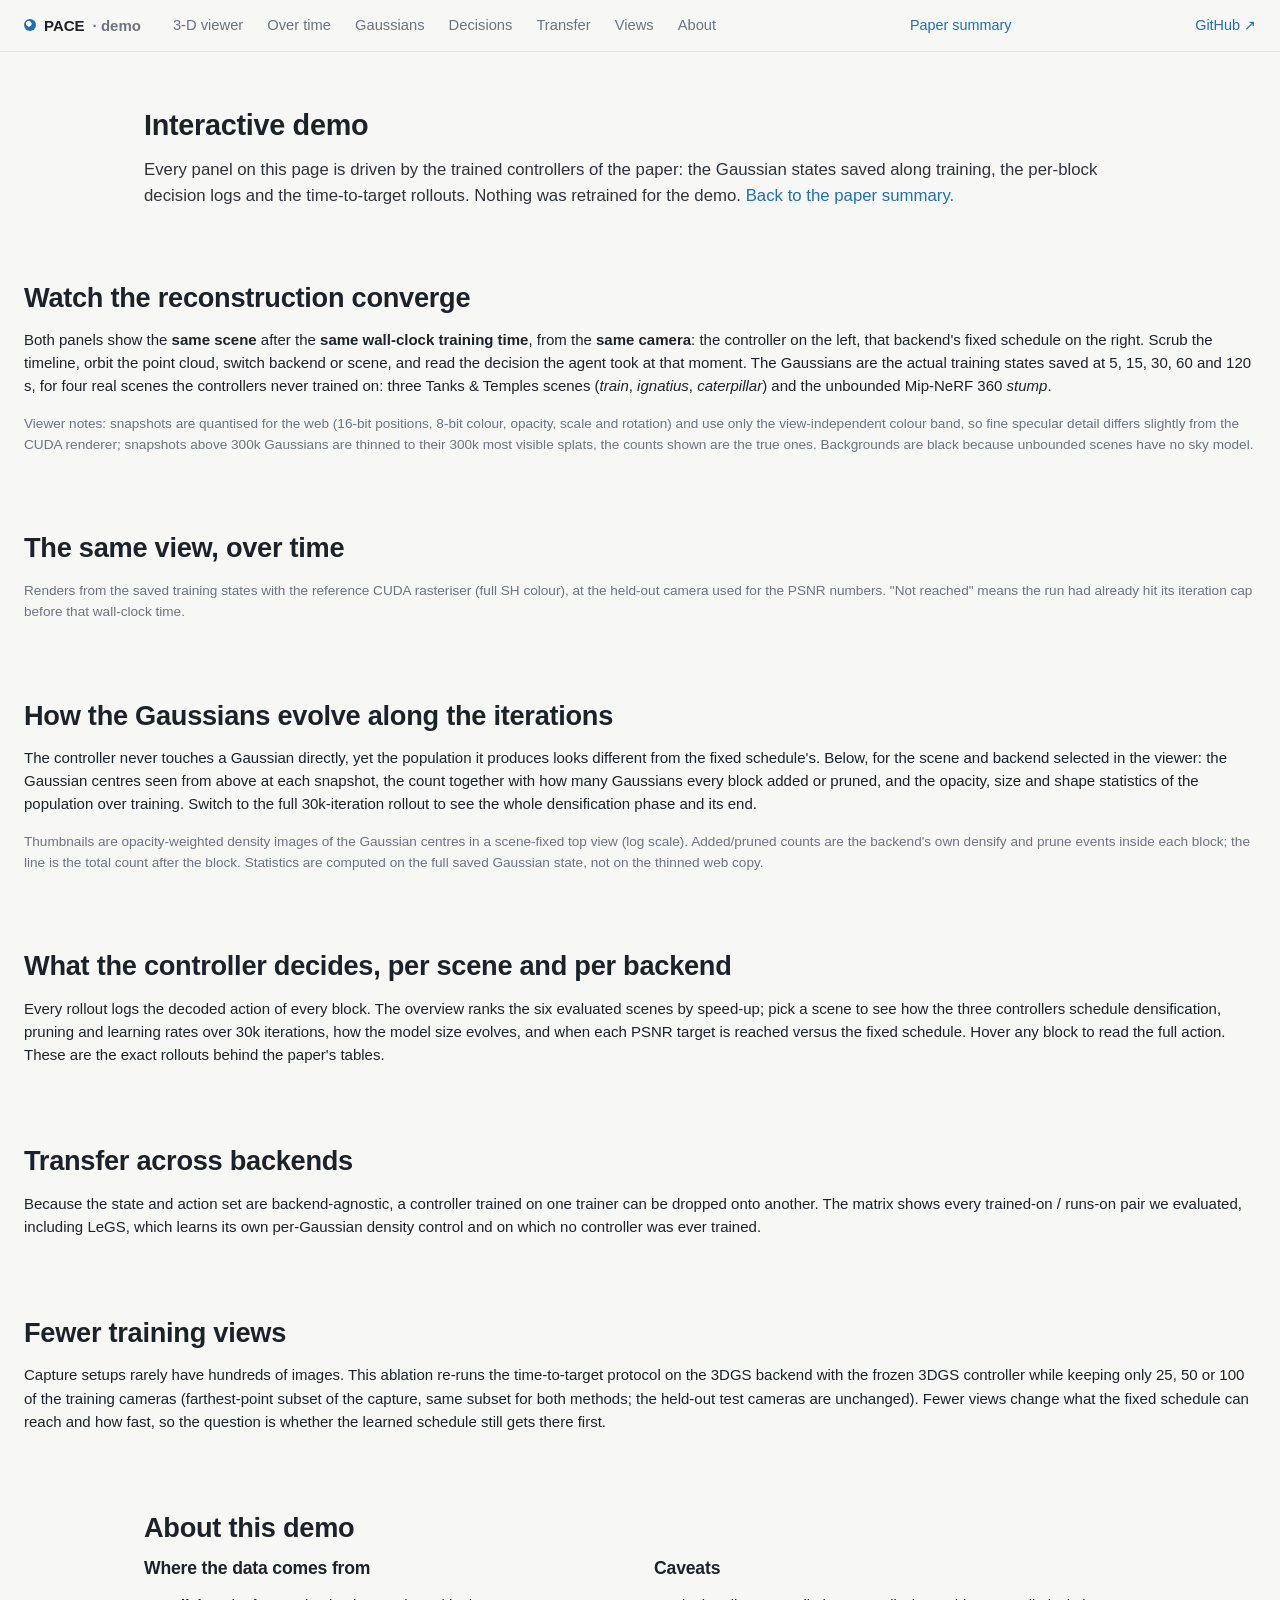
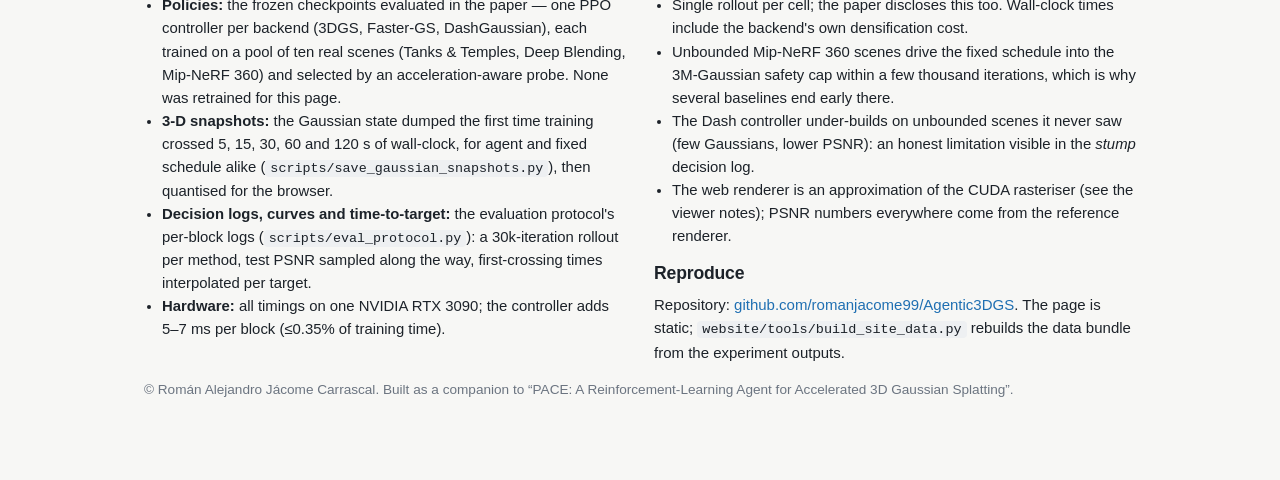
==== website/demo.html @ d8072124 "Website: split into a static landing page and an interactive demo page - index.html: minimalist pape" ====
<!doctype html>
<html lang="en">
<head>
<meta charset="utf-8">
<meta name="viewport" content="width=device-width, initial-scale=1">
<title>PACE · interactive demo</title>
<meta name="description" content="Interactive companion to PACE: a reinforcement-learning agent schedules densification, pruning, opacity resets and learning rates of 3D Gaussian Splatting training and reaches every quality target faster than the fixed schedule, on three trainer backends.">
<link rel="icon" href="data:image/svg+xml,%3Csvg xmlns='http://www.w3.org/2000/svg' viewBox='0 0 32 32'%3E%3Ccircle cx='16' cy='16' r='13' fill='%231f6fb2'/%3E%3Ccircle cx='16' cy='16' r='6' fill='%23fff'/%3E%3C/svg%3E">
<link rel="stylesheet" href="css/site.css">
</head>
<body>
<header class="top">
  <a class="brand" href="index.html"><span class="dot"></span>PACE <span class="dim">· demo</span></a>
  <nav>
    <a href="#viewer">3-D viewer</a>
    <a href="#frames">Over time</a>
    <a href="#population">Gaussians</a>
    <a href="#decisions">Decisions</a>
    <a href="#transfer">Transfer</a>
    <a href="#ablation">Views</a>
    <a href="#about">About</a>
  </nav>
  <a class="gh" href="index.html">Paper summary</a>
  <a class="gh" href="https://github.com/romanjacome99/Agentic3DGS" target="_blank" rel="noopener">GitHub ↗</a>
</header>

<main id="top">
<section class="wrap demo-intro"><h1>Interactive demo</h1><p class="lede">Every panel on this page is driven by the trained controllers of the paper: the Gaussian states saved along training, the per-block decision logs and the time-to-target rollouts. Nothing was retrained for the demo. <a href="index.html">Back to the paper summary.</a></p></section>
<div id="boot-status" class="boot" hidden></div>





<section id="viewer" class="wrap wide">
  <h2>Watch the reconstruction converge</h2>
  <p>Both panels show the <b>same scene</b> after the <b>same wall-clock training time</b>, from the <b>same camera</b>: the controller on the left, that backend's fixed schedule on the right. Scrub the timeline, orbit the point cloud, switch backend or scene, and read the decision the agent took at that moment. The Gaussians are the actual training states saved at 5, 15, 30, 60 and 120 s, for four real scenes the controllers never trained on: three Tanks &amp; Temples scenes (<i>train</i>, <i>ignatius</i>, <i>caterpillar</i>) and the unbounded Mip-NeRF 360 <i>stump</i>.</p>
  <div id="viewer-root"></div>
  <p class="dim small">Viewer notes: snapshots are quantised for the web (16-bit positions, 8-bit colour, opacity, scale and rotation) and use only the view-independent colour band, so fine specular detail differs slightly from the CUDA renderer; snapshots above 300k Gaussians are thinned to their 300k most visible splats, the counts shown are the true ones. Backgrounds are black because unbounded scenes have no sky model.</p>
</section>

<section id="frames" class="wrap wide">
  <h2>The same view, over time</h2>
  <p id="frames-caption"></p>
  <div id="frames-root"></div>
  <p class="dim small">Renders from the saved training states with the reference CUDA rasteriser (full SH colour), at the held-out camera used for the PSNR numbers. "Not reached" means the run had already hit its iteration cap before that wall-clock time.</p>
</section>

<section id="population" class="wrap wide">
  <h2>How the Gaussians evolve along the iterations</h2>
  <p>The controller never touches a Gaussian directly, yet the population it produces looks different from the fixed schedule's. Below, for the scene and backend selected in the viewer: the Gaussian centres seen from above at each snapshot, the count together with how many Gaussians every block added or pruned, and the opacity, size and shape statistics of the population over training. Switch to the full 30k-iteration rollout to see the whole densification phase and its end.</p>
  <div id="population-root"></div>
  <p class="dim small">Thumbnails are opacity-weighted density images of the Gaussian centres in a scene-fixed top view (log scale). Added/pruned counts are the backend's own densify and prune events inside each block; the line is the total count after the block. Statistics are computed on the full saved Gaussian state, not on the thinned web copy.</p>
</section>

<section id="decisions" class="wrap wide">
  <h2>What the controller decides, per scene and per backend</h2>
  <p>Every rollout logs the decoded action of every block. The overview ranks the six evaluated scenes by speed-up; pick a scene to see how the three controllers schedule densification, pruning and learning rates over 30k iterations, how the model size evolves, and when each PSNR target is reached versus the fixed schedule. Hover any block to read the full action. These are the exact rollouts behind the paper's tables.</p>
  <div id="decisions-root"></div>
</section>

<section id="transfer" class="wrap wide">
  <h2>Transfer across backends</h2>
  <p>Because the state and action set are backend-agnostic, a controller trained on one trainer can be dropped onto another. The matrix shows every trained-on / runs-on pair we evaluated, including LeGS, which learns its own per-Gaussian density control and on which no controller was ever trained.</p>
  <div id="transfer-root"></div>
</section>

<section id="ablation" class="wrap wide">
  <h2>Fewer training views</h2>
  <p>Capture setups rarely have hundreds of images. This ablation re-runs the time-to-target protocol on the 3DGS backend with the frozen 3DGS controller while keeping only 25, 50 or 100 of the training cameras (farthest-point subset of the capture, same subset for both methods; the held-out test cameras are unchanged). Fewer views change what the fixed schedule can reach and how fast, so the question is whether the learned schedule still gets there first.</p>
  <div id="ablation-root"></div>
</section>

<section id="about" class="wrap">
  <h2>About this demo</h2>
  <div class="cols2">
    <div>
      <h3>Where the data comes from</h3>
      <ul>
        <li><b>Policies:</b> the frozen checkpoints evaluated in the paper — one PPO controller per backend (3DGS, Faster-GS, DashGaussian), each trained on a pool of ten real scenes (Tanks &amp; Temples, Deep Blending, Mip-NeRF 360) and selected by an acceleration-aware probe. None was retrained for this page.</li>
        <li><b>3-D snapshots:</b> the Gaussian state dumped the first time training crossed 5, 15, 30, 60 and 120 s of wall-clock, for agent and fixed schedule alike (<code>scripts/save_gaussian_snapshots.py</code>), then quantised for the browser.</li>
        <li><b>Decision logs, curves and time-to-target:</b> the evaluation protocol's per-block logs (<code>scripts/eval_protocol.py</code>): a 30k-iteration rollout per method, test PSNR sampled along the way, first-crossing times interpolated per target.</li>
        <li><b>Hardware:</b> all timings on one NVIDIA RTX 3090; the controller adds 5–7 ms per block (≤0.35% of training time).</li>
      </ul>
    </div>
    <div>
      <h3>Caveats</h3>
      <ul>
        <li>Single rollout per cell; the paper discloses this too. Wall-clock times include the backend's own densification cost.</li>
        <li>Unbounded Mip-NeRF 360 scenes drive the fixed schedule into the 3M-Gaussian safety cap within a few thousand iterations, which is why several baselines end early there.</li>
        <li>The Dash controller under-builds on unbounded scenes it never saw (few Gaussians, lower PSNR): an honest limitation visible in the <i>stump</i> decision log.</li>
        <li>The web renderer is an approximation of the CUDA rasteriser (see the viewer notes); PSNR numbers everywhere come from the reference renderer.</li>
      </ul>
      <h3>Reproduce</h3>
      <p>Repository: <a href="https://github.com/romanjacome99/Agentic3DGS" target="_blank" rel="noopener">github.com/romanjacome99/Agentic3DGS</a>. The page is static; <code>website/tools/build_site_data.py</code> rebuilds the data bundle from the experiment outputs.</p>
    </div>
  </div>
  <p class="dim small">© Román Alejandro Jácome Carrascal. Built as a companion to “PACE: A Reinforcement-Learning Agent for Accelerated 3D Gaussian Splatting”.</p>
</section>
</main>

<script type="module" src="js/main.js"></script>
</body>
</html>
---- website/css/site.css ----
:root {
  --bg: #f7f7f5; --panel: #ffffff; --ink: #1c2229; --muted: #6b7480; --line: #e3e5e8;
  --agent: #1f6fb2; --base: #d97b1e; --accent: #1f6fb2; --hi: #0b8f5a;
  --mono: ui-monospace, SFMono-Regular, Menlo, Consolas, monospace;
  --sans: -apple-system, BlinkMacSystemFont, "Segoe UI", Inter, Roboto, Helvetica, Arial, sans-serif;
}
* { box-sizing: border-box; }
html { scroll-behavior: smooth; scroll-padding-top: 64px; }
body { margin: 0; background: var(--bg); color: var(--ink); font: 15px/1.55 var(--sans); }
a { color: var(--accent); text-decoration: none; }
a:hover { text-decoration: underline; }
code { font-family: var(--mono); font-size: 0.9em; background: #eef0f2; padding: 1px 5px; border-radius: 4px; }
h1, h2, h3, h4 { line-height: 1.2; margin: 0 0 .5em; letter-spacing: -0.01em; }
h2 { font-size: 1.7rem; margin-top: 0; }
h3 { font-size: 1.1rem; }
h4 { font-size: .95rem; color: #333; margin: 18px 0 8px; }
p { margin: 0 0 1em; }
.dim { color: var(--muted); }
.small { font-size: .85rem; }
b.hi { color: var(--hi); }
.sw { display: inline-block; width: 10px; height: 10px; border-radius: 2px; margin-right: 5px; vertical-align: -1px; }

/* header */
.top { position: sticky; top: 0; z-index: 20; display: flex; align-items: center; gap: 22px; padding: 10px 24px; background: rgba(247,247,245,.92); backdrop-filter: blur(8px); border-bottom: 1px solid var(--line); }
.brand { font-weight: 700; color: var(--ink); display: flex; align-items: center; gap: 8px; }
.brand .dot { width: 12px; height: 12px; border-radius: 50%; background: radial-gradient(circle at 40% 40%, #fff 0 25%, var(--agent) 30%); }
.top nav { display: flex; gap: 4px; flex-wrap: wrap; }
.top nav a { color: var(--muted); padding: 4px 10px; border-radius: 6px; font-size: .92rem; }
.top nav a.on, .top nav a:hover { color: var(--ink); background: #ebedf0; text-decoration: none; }
.top .gh { margin-left: auto; font-size: .9rem; }

main { padding-bottom: 60px; }
.wrap { max-width: 1040px; margin: 0 auto; padding: 56px 24px 8px; }
.wrap.wide { max-width: 1280px; }

/* hero */
.hero { max-width: 1280px; margin: 0 auto; padding: 56px 24px 24px; display: grid; grid-template-columns: 1.5fr 1fr; gap: 40px; align-items: start; }
.kicker { text-transform: uppercase; letter-spacing: .08em; font-size: .75rem; color: var(--muted); margin-bottom: 10px; }
.hero h1 { font-size: clamp(1.9rem, 3.4vw, 2.9rem); margin-bottom: 18px; }
.lede { font-size: 1.05rem; color: #2c343d; }
.cta { display: flex; gap: 10px; flex-wrap: wrap; margin-top: 8px; }
.btn, .btn-ghost { display: inline-block; padding: 9px 16px; border-radius: 8px; font-weight: 600; border: 1px solid var(--accent); cursor: pointer; font: inherit; }
.btn { background: var(--accent); color: #fff; }
.btn-ghost { background: transparent; color: var(--accent); }
.btn:hover, .btn-ghost:hover { text-decoration: none; filter: brightness(1.08); }
.tiles { display: grid; grid-template-columns: 1fr 1fr; gap: 12px; }
.tile { background: var(--panel); border: 1px solid var(--line); border-radius: 12px; padding: 16px; }
.tile-n { font-size: 2rem; font-weight: 700; color: var(--agent); letter-spacing: -0.02em; }
.tile-l { font-size: .88rem; line-height: 1.35; margin-top: 4px; }
.tile-foot { grid-column: 1 / -1; font-size: .8rem; margin: 0; }
.boot { max-width: 1040px; margin: 0 auto; padding: 10px 24px; color: var(--muted); }
.boot.err { color: #b3261e; }

/* method */
.loop { margin: 24px 0; background: var(--panel); border: 1px solid var(--line); border-radius: 12px; padding: 16px; }
.loop svg, .loop img { width: 100%; height: auto; display: block; }
.loop .box rect { fill: #fbfbfa; stroke: #c9ced4; stroke-width: 1.2; }
.loop .box.policy rect { fill: #eaf2fb; stroke: var(--agent); }
.loop .box.action rect { fill: #fff7ec; stroke: var(--base); }
.loop .box.backend rect { fill: #eef8f2; stroke: #0b8f5a; }
.loop .bt { font-size: 16px; font-weight: 700; text-anchor: middle; fill: var(--ink); }
.loop .bs { font-size: 12.5px; fill: #3a4450; }
.loop .arrow { fill: none; stroke: #5b6b7a; stroke-width: 2; marker-end: url(#arr); }
.loop .arrow.ret { stroke-dasharray: 5 4; }
.loop .rw { font-size: 13px; fill: #3a4450; font-style: italic; }
.loop figcaption { font-size: .85rem; color: var(--muted); margin-top: 10px; }
.cols3 { display: grid; grid-template-columns: repeat(3, 1fr); gap: 22px; }
.cols2 { display: grid; grid-template-columns: 1fr 1fr; gap: 28px; }
.cols3 p, .cols2 li { font-size: .93rem; }
.cols2 ul { padding-left: 18px; }

/* controls */
.v-controls { display: flex; flex-wrap: wrap; gap: 10px 16px; align-items: center; padding: 12px 14px; background: var(--panel); border: 1px solid var(--line); border-radius: 12px 12px 0 0; font-size: .9rem; }
.v-controls label { display: inline-flex; align-items: center; gap: 6px; color: var(--muted); }
.v-controls select { font: inherit; padding: 4px 6px; border-radius: 6px; border: 1px solid #c9ced4; background: #fff; color: var(--ink); max-width: 260px; }
.v-controls input[type=range] { width: 90px; }
.v-controls .chk input { margin: 0; }
.seg { display: inline-flex; border: 1px solid #c9ced4; border-radius: 8px; overflow: hidden; }
.seg button { --seg-color: var(--ink); font: inherit; font-size: .88rem; padding: 5px 12px; border: 0; background: #fff; color: var(--ink); cursor: pointer; border-right: 1px solid #e3e5e8; }
.seg button:last-child { border-right: 0; }
.seg button.on { background: var(--seg-color); color: #fff; font-weight: 600; }
.v-controls .btn-ghost { padding: 4px 10px; font-size: .85rem; font-weight: 500; }

/* stage */
.stage { position: relative; width: 100%; aspect-ratio: 16 / 8; min-height: 320px; max-height: 70vh; background: #0b0d10; overflow: hidden; touch-action: none; user-select: none; }
.stage canvas { position: absolute; inset: 0; width: 100%; height: 100%; display: block; }
.stage .photo { position: absolute; pointer-events: none; }
.hud { position: absolute; top: 10px; left: 10px; background: rgba(15,18,22,.72); color: #fff; padding: 8px 12px; border-radius: 8px; font-size: .82rem; line-height: 1.4; pointer-events: none; backdrop-filter: blur(4px); max-width: 46%; }
.hud-title { font-weight: 700; border-left: 3px solid; padding-left: 8px; margin-bottom: 4px; }
.hud-row b { font-weight: 600; }
.hud-note { color: #c9d1d9; font-size: .74rem; margin-top: 3px; }
.divider { position: absolute; top: 0; bottom: 0; width: 2px; background: #fff; transform: translateX(-1px); cursor: ew-resize; touch-action: none; }
.divider .knob { position: absolute; top: 50%; left: 50%; transform: translate(-50%, -50%); width: 34px; height: 34px; border-radius: 50%; background: #fff; color: #222; display: grid; place-items: center; font-size: 16px; box-shadow: 0 2px 8px rgba(0,0,0,.4); }
.v-loading { position: absolute; left: 50%; bottom: 14px; transform: translateX(-50%); background: rgba(15,18,22,.8); color: #fff; padding: 8px 14px; border-radius: 8px; font-size: .82rem; display: flex; gap: 10px; align-items: center; }
.v-loading .bar { width: 160px; height: 6px; background: #3a4450; border-radius: 3px; overflow: hidden; }
.v-loading .bar div { height: 100%; background: var(--agent); width: 0; transition: width .15s; }
.v-help { position: absolute; right: 10px; bottom: 8px; color: rgba(255,255,255,.55); font-size: .72rem; pointer-events: none; }
.v-nogl { position: absolute; inset: 0; display: grid; place-items: center; padding: 30px; color: #ddd; text-align: center; }

/* timeline */
.timeline { display: flex; align-items: center; gap: 14px; padding: 12px 14px; background: var(--panel); border: 1px solid var(--line); border-top: 0; }
.btn-play { width: 38px; height: 38px; border-radius: 50%; border: 0; background: var(--agent); color: #fff; font-size: 14px; cursor: pointer; flex: none; }
.slider-wrap { flex: 1; min-width: 160px; }
.slider-wrap input { width: 100%; margin: 0; }
.ticks { display: flex; justify-content: space-between; font-size: .72rem; color: var(--muted); padding: 0 2px; }
.time-readout { min-width: 220px; font-size: .88rem; color: #333; text-align: right; }

/* below viewer */
.v-below { display: grid; grid-template-columns: 1.15fr 1fr; gap: 26px; padding: 16px 14px 20px; background: var(--panel); border: 1px solid var(--line); border-top: 0; border-radius: 0 0 12px 12px; }
.action-panel { font-size: .85rem; }
.chips { display: flex; flex-wrap: wrap; gap: 8px; margin-bottom: 12px; }
.chip { display: inline-flex; flex-direction: column; padding: 4px 10px; border-radius: 8px; border: 1px solid var(--line); border-left: 5px solid var(--chip); background: #fafafa; font-size: .8rem; }
.chip span { color: var(--muted); font-size: .72rem; }
.bars { display: grid; gap: 5px; margin-bottom: 8px; }
.bar-row { display: grid; grid-template-columns: 150px 1fr 60px; align-items: center; gap: 8px; font-size: .78rem; }
.bar-label { color: #333; text-align: right; }
.bar { position: relative; height: 10px; background: #eceef1; border-radius: 5px; overflow: visible; }
.bar-fill { height: 100%; background: var(--agent); border-radius: 5px; opacity: .85; }
.bar-def { position: absolute; top: -3px; width: 2px; height: 16px; background: #555; transform: translateX(-1px); }
.bar-val { font-family: var(--mono); font-size: .75rem; }

/* charts */
.chart { display: block; width: 100%; height: auto; font-family: var(--sans); }
.chart .grid { stroke: #eceef1; stroke-width: 1; }
.chart .axis { stroke: #9aa3ad; stroke-width: 1; }
.chart .tick { font-size: 11px; fill: #6b7480; }
.chart .axis-label { font-size: 11.5px; fill: #4a5561; }
.chart .legend { font-size: 11.5px; fill: #333; }
.chart .ref { stroke-width: 1; stroke-dasharray: 3 3; }
.chart .ref-label { font-size: 10.5px; }
.chart .marker { stroke: #111; stroke-width: 1.5; stroke-dasharray: 4 3; }
.chart .hover-line { stroke: #888; stroke-width: 1; }
.chart .strip-label { font-size: 11px; fill: #333; }
.tip { position: fixed; z-index: 50; background: rgba(20,24,28,.94); color: #fff; padding: 8px 11px; border-radius: 8px; font-size: .78rem; line-height: 1.4; max-width: 380px; pointer-events: none; }
.tip .tip-h { font-weight: 700; margin-bottom: 3px; }
.tip .dim { color: #b8c0c8; }
.cat-legend { display: inline-flex; flex-wrap: wrap; gap: 4px 12px; font-size: .74rem; color: #444; margin: 4px 18px 4px 0; }
.multiples { display: grid; gap: 8px 14px; }
.multiple-title { font-size: .78rem; color: #333; margin: 6px 0 -4px; }

/* frames */
.fgrid { display: grid; grid-template-columns: 130px repeat(var(--cols), 1fr); gap: 6px; align-items: center; }
.fhead { text-align: center; font-size: .8rem; color: var(--muted); }
.frow-label { font-size: .85rem; font-weight: 600; line-height: 1.25; }
.frow-label .dim { font-weight: 400; font-size: .75rem; }
.fcell { background: #0b0d10; border-radius: 6px; overflow: hidden; aspect-ratio: 16 / 9.4; display: flex; flex-direction: column; }
.fcell img { width: 100%; height: 100%; object-fit: contain; flex: 1; min-height: 0; }
.fcell.empty { display: grid; place-items: center; background: #f0f1f2; }
.fcap { font-size: .7rem; color: #ddd; background: #15181c; padding: 2px 6px; text-align: center; white-space: nowrap; overflow: hidden; text-overflow: ellipsis; }
.fcell.gt { outline: 2px solid #444; }

/* decisions */
.d-summary { margin: 14px 0 18px; }
.table-wrap { overflow-x: auto; }
.tbl { border-collapse: collapse; width: 100%; font-size: .86rem; background: var(--panel); border: 1px solid var(--line); border-radius: 10px; }
.tbl th, .tbl td { padding: 8px 10px; text-align: left; border-bottom: 1px solid var(--line); vertical-align: top; }
.tbl th { font-weight: 600; color: #333; background: #f3f4f6; font-size: .8rem; }
.tbl tfoot td { border-bottom: 0; background: #fafafa; }
.small-tbl { width: auto; min-width: 420px; }
.card { background: var(--panel); border: 1px solid var(--line); border-radius: 12px; padding: 16px 18px 12px; margin: 14px 0 22px; }
.card-head { border-left: 5px solid; padding-left: 12px; margin-bottom: 10px; }
.card-head h3 { margin-bottom: 4px; }
.card-meta { font-size: .85rem; color: #3a4450; }
.card .tag { font-size: .72rem; background: #f0e6f6; color: #7b3294; padding: 2px 8px; border-radius: 10px; vertical-align: middle; font-weight: 600; }
.card-grid { display: grid; grid-template-columns: 1fr 1fr; gap: 18px; }
.card details { margin-top: 12px; }
.card summary { cursor: pointer; font-weight: 600; font-size: .92rem; color: #333; }
.card .ch.mult { margin-top: 6px; }

/* transfer matrix */
.matrix { border-collapse: separate; border-spacing: 6px; width: 100%; font-size: .85rem; }
.matrix th { font-weight: 600; text-align: left; padding: 6px 8px; font-size: .85rem; }
.matrix thead th { text-align: center; }
.matrix td { background: var(--panel); border: 1px solid var(--line); border-radius: 10px; padding: 10px 12px; text-align: center; vertical-align: middle; cursor: pointer; position: relative; transition: box-shadow .12s; }
.matrix td:hover, .matrix td:focus { box-shadow: 0 0 0 2px var(--agent); outline: none; }
.matrix td.sel { box-shadow: 0 0 0 2px var(--agent); background: #eaf2fb; }
.matrix td.native { background: #f7fbff; }
.matrix td.empty { background: transparent; border-style: dashed; color: var(--muted); cursor: default; }
.matrix td.empty:hover { box-shadow: none; }
.cell-big { font-size: 1.35rem; font-weight: 700; color: var(--agent); }
.cell-small { font-size: .75rem; color: var(--muted); line-height: 1.3; }
.cell-tag { position: absolute; top: 6px; right: 8px; font-size: .65rem; color: var(--muted); text-transform: uppercase; letter-spacing: .05em; }

@media (max-width: 900px) {
  .hero { grid-template-columns: 1fr; }
  .cols3, .cols2, .card-grid, .v-below { grid-template-columns: 1fr; }
  .top nav { display: none; }
  .fgrid { grid-template-columns: 90px repeat(var(--cols), 1fr); gap: 4px; }
  .frow-label { font-size: .75rem; }
  .bar-row { grid-template-columns: 110px 1fr 56px; }
}
@media (max-width: 600px) {
  .wrap, .hero { padding-left: 16px; padding-right: 16px; }
  .fgrid { grid-template-columns: 70px repeat(var(--cols), 1fr); }
  .fcap { font-size: .6rem; }
  .time-readout { display: none; }
  .hud { max-width: 70%; font-size: .74rem; }
}

/* scene overview */
.matrix.overview td.ov { text-align: left; }
.matrix.overview td.best { box-shadow: inset 0 0 0 2px #cfe3f5; }
.matrix.overview .cell-big { font-size: 1.15rem; }
.matrix.overview .cell-big.hi { color: var(--hi); }
.matrix.overview .cell-big.lo { color: #b3261e; }
.matrix.overview tbody th { font-weight: 600; line-height: 1.2; }

/* population section */
.pop-body { background: var(--panel); border: 1px solid var(--line); border-top: 0; border-radius: 0 0 12px 12px; padding: 4px 14px 16px; }
.pop-stats { display: grid; grid-template-columns: repeat(4, 1fr); gap: 8px 14px; }
.fcell.cloud { aspect-ratio: 3 / 2.2; }
.fcell.cloud img { object-fit: cover; }
@media (max-width: 900px) { .pop-stats { grid-template-columns: repeat(2, 1fr); } }
@media (max-width: 500px) { .pop-stats { grid-template-columns: 1fr; } }

/* training-view ablation */
.abl-grid { display: grid; grid-template-columns: repeat(3, 1fr); gap: 14px; background: var(--panel); border: 1px solid var(--line); border-radius: 12px; padding: 4px 14px 10px; }
.abl-curves { display: grid; gap: 8px 14px; background: var(--panel); border: 1px solid var(--line); border-top: 0; padding: 6px 14px 12px; border-radius: 0 0 12px 12px; }
@media (max-width: 900px) { .abl-grid, .abl-curves { grid-template-columns: 1fr !important; } }

/* paper figures */
.pfig { margin: 18px 0; background: var(--panel); border: 1px solid var(--line); border-radius: 12px; padding: 14px 16px; }
.pfig img { width: 100%; height: auto; display: block; }
.pfig.half img { max-width: 560px; margin: 0 auto; }
.pfig figcaption { font-size: .85rem; color: var(--muted); margin-top: 10px; }
.pfig-details summary { cursor: pointer; font-weight: 600; font-size: .92rem; color: #333; margin: 6px 0; }

/* landing page */
.landing-hero { padding-top: 48px; }
.landing-hero h1 { font-size: clamp(1.8rem, 3.2vw, 2.6rem); margin-bottom: 14px; max-width: 900px; }
.tldr { font-size: 1.12rem; color: #2c343d; max-width: 900px; }
.pfig.teaser { margin-top: 26px; }
.tiles-row { grid-template-columns: repeat(4, 1fr); }
.facts { padding-left: 18px; font-size: .95rem; }
.facts li { margin-bottom: 8px; }
.rt { border-collapse: collapse; width: 100%; font-size: .84rem; background: var(--panel); border: 1px solid var(--line); border-radius: 10px; margin-top: 14px; }
.rt th, .rt td { padding: 6px 8px; text-align: center; border-bottom: 1px solid var(--line); white-space: nowrap; }
.rt thead th { background: #f3f4f6; font-weight: 600; font-size: .78rem; }
.rt tbody th { text-align: left; font-weight: 600; }
.rt td.hi { color: var(--hi); font-weight: 600; }
.rt td.lo { color: #b3261e; }
.cap { font-size: .82rem; color: var(--muted); margin: 6px 0 14px; }
.landing-foot { padding-top: 30px; }
.demo-intro { padding-bottom: 0; }
.demo-intro h1 { font-size: 1.8rem; }
@media (max-width: 900px) { .tiles-row { grid-template-columns: repeat(2, 1fr); } }
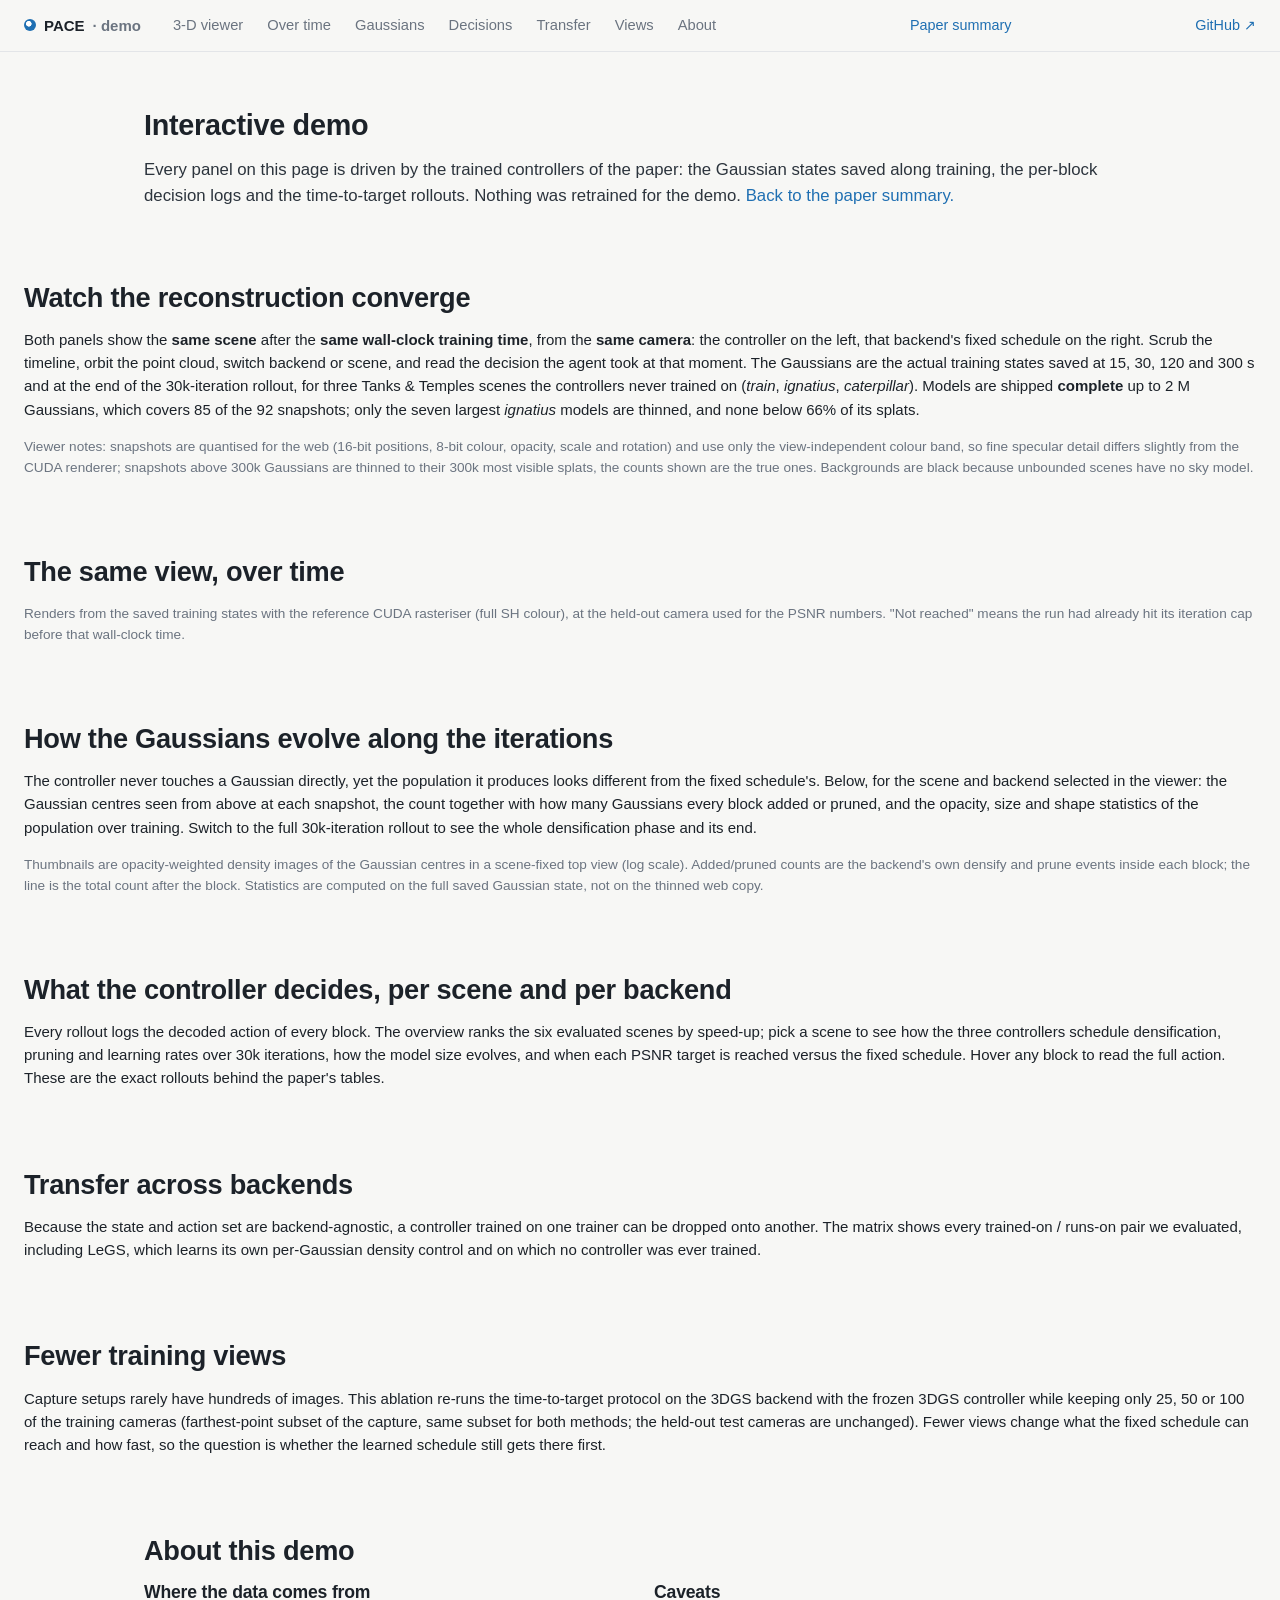
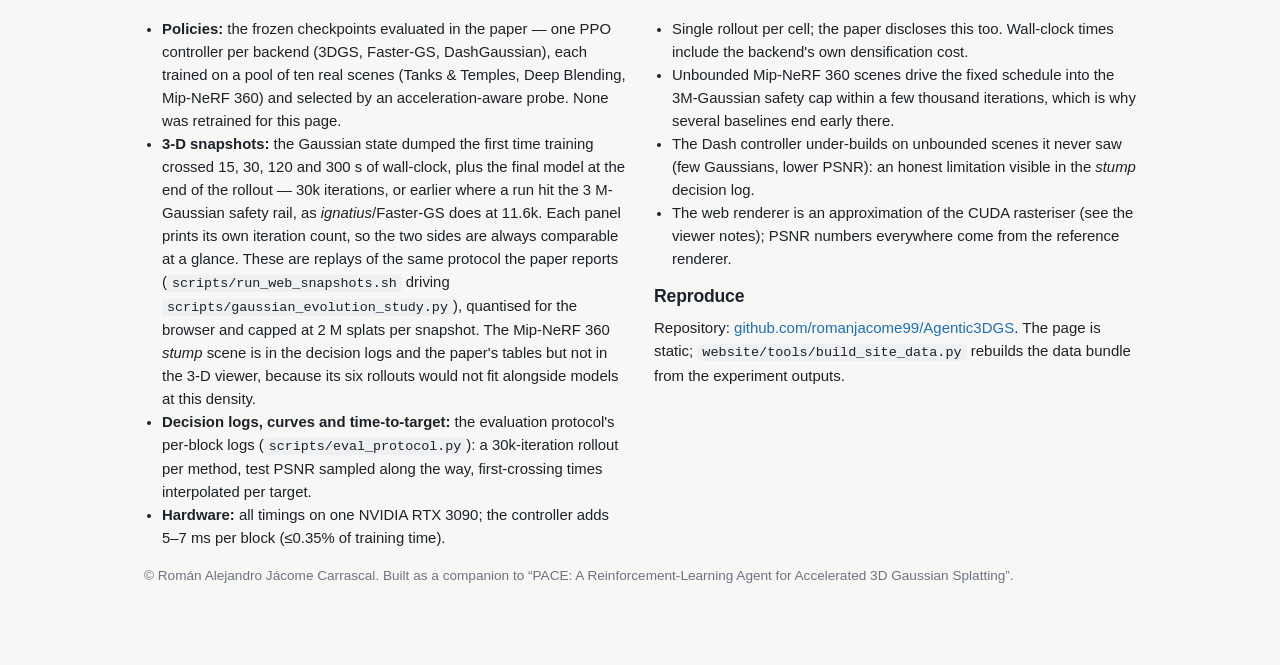
==== commit 7ea6f2bb: "Rebuild the 3-D demo from the paper's 30k protocol, uncapped to 2M splats The website's Gaussian sna" ====
--- a/website/demo.html
+++ b/website/demo.html
@@ -34,7 +34,7 @@
 
 <section id="viewer" class="wrap wide">
   <h2>Watch the reconstruction converge</h2>
-  <p>Both panels show the <b>same scene</b> after the <b>same wall-clock training time</b>, from the <b>same camera</b>: the controller on the left, that backend's fixed schedule on the right. Scrub the timeline, orbit the point cloud, switch backend or scene, and read the decision the agent took at that moment. The Gaussians are the actual training states saved at 5, 15, 30, 60 and 120 s, for four real scenes the controllers never trained on: three Tanks &amp; Temples scenes (<i>train</i>, <i>ignatius</i>, <i>caterpillar</i>) and the unbounded Mip-NeRF 360 <i>stump</i>.</p>
+  <p>Both panels show the <b>same scene</b> after the <b>same wall-clock training time</b>, from the <b>same camera</b>: the controller on the left, that backend's fixed schedule on the right. Scrub the timeline, orbit the point cloud, switch backend or scene, and read the decision the agent took at that moment. The Gaussians are the actual training states saved at 15, 30, 120 and 300 s and at the end of the 30k-iteration rollout, for three Tanks &amp; Temples scenes the controllers never trained on (<i>train</i>, <i>ignatius</i>, <i>caterpillar</i>). Models are shipped <b>complete</b> up to 2 M Gaussians, which covers 85 of the 92 snapshots; only the seven largest <i>ignatius</i> models are thinned, and none below 66% of its splats.</p>
   <div id="viewer-root"></div>
   <p class="dim small">Viewer notes: snapshots are quantised for the web (16-bit positions, 8-bit colour, opacity, scale and rotation) and use only the view-independent colour band, so fine specular detail differs slightly from the CUDA renderer; snapshots above 300k Gaussians are thinned to their 300k most visible splats, the counts shown are the true ones. Backgrounds are black because unbounded scenes have no sky model.</p>
 </section>
@@ -78,7 +78,7 @@
       <h3>Where the data comes from</h3>
       <ul>
         <li><b>Policies:</b> the frozen checkpoints evaluated in the paper — one PPO controller per backend (3DGS, Faster-GS, DashGaussian), each trained on a pool of ten real scenes (Tanks &amp; Temples, Deep Blending, Mip-NeRF 360) and selected by an acceleration-aware probe. None was retrained for this page.</li>
-        <li><b>3-D snapshots:</b> the Gaussian state dumped the first time training crossed 5, 15, 30, 60 and 120 s of wall-clock, for agent and fixed schedule alike (<code>scripts/save_gaussian_snapshots.py</code>), then quantised for the browser.</li>
+        <li><b>3-D snapshots:</b> the Gaussian state dumped the first time training crossed 15, 30, 120 and 300 s of wall-clock, plus the final model at the end of the rollout &mdash; 30k iterations, or earlier where a run hit the 3&nbsp;M-Gaussian safety rail, as <i>ignatius</i>/Faster-GS does at 11.6k. Each panel prints its own iteration count, so the two sides are always comparable at a glance. These are replays of the same protocol the paper reports (<code>scripts/run_web_snapshots.sh</code> driving <code>scripts/gaussian_evolution_study.py</code>), quantised for the browser and capped at 2 M splats per snapshot. The Mip-NeRF 360 <i>stump</i> scene is in the decision logs and the paper's tables but not in the 3-D viewer, because its six rollouts would not fit alongside models at this density.</li>
         <li><b>Decision logs, curves and time-to-target:</b> the evaluation protocol's per-block logs (<code>scripts/eval_protocol.py</code>): a 30k-iteration rollout per method, test PSNR sampled along the way, first-crossing times interpolated per target.</li>
         <li><b>Hardware:</b> all timings on one NVIDIA RTX 3090; the controller adds 5–7 ms per block (≤0.35% of training time).</li>
       </ul>
@@ -99,6 +99,6 @@
 </section>
 </main>
 
-<script type="module" src="js/main.js"></script>
+<script type="module" src="js/main.js?v=3"></script>
 </body>
 </html>
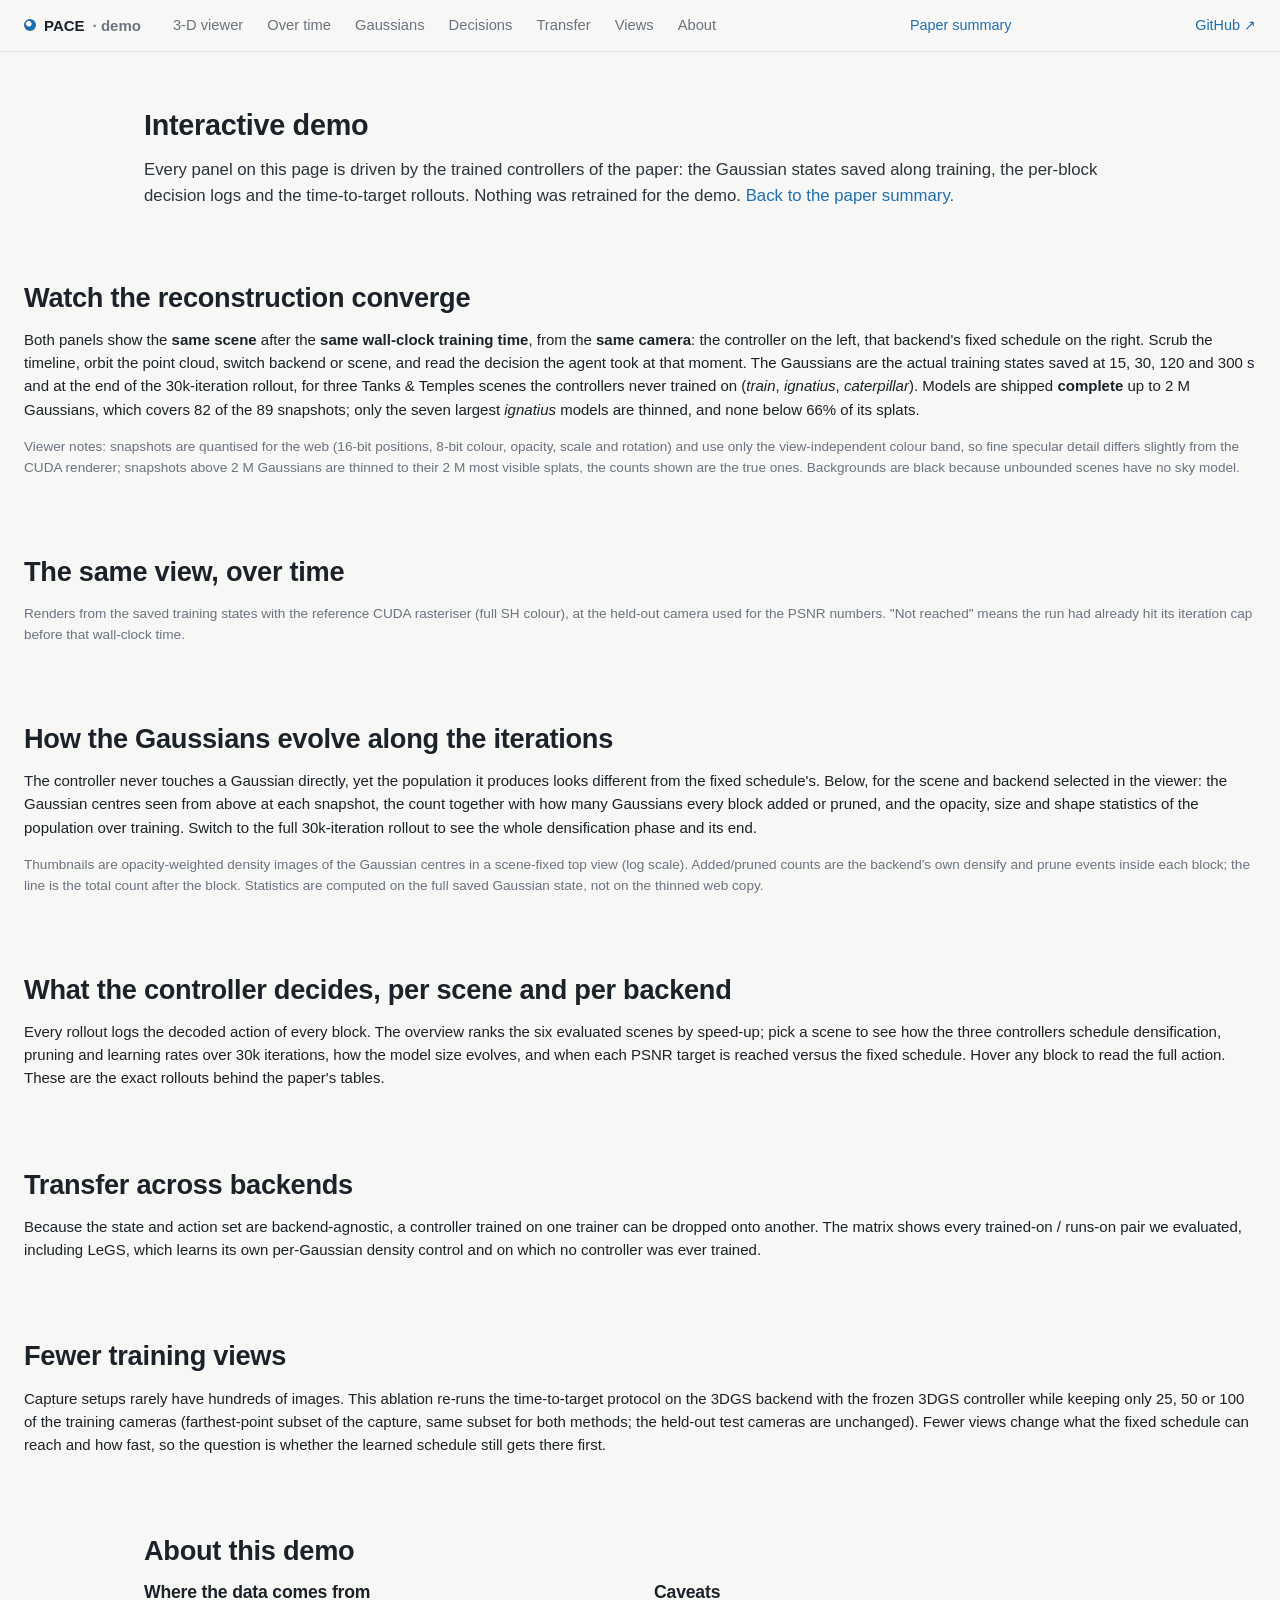
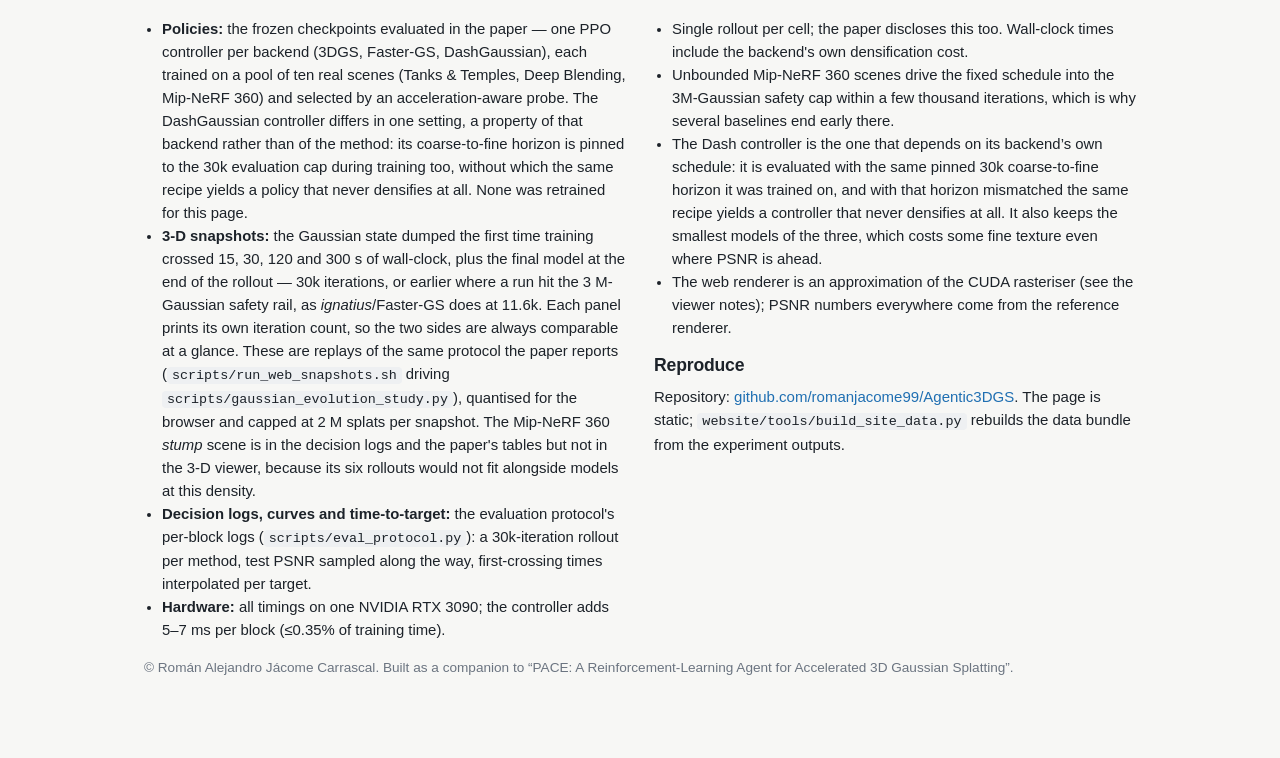
==== commit 58ddfe17: "Resync the website with the fixed-horizon DashGaussian policy Every Dash row on the site came from t" ====
--- a/website/demo.html
+++ b/website/demo.html
@@ -34,9 +34,9 @@
 
 <section id="viewer" class="wrap wide">
   <h2>Watch the reconstruction converge</h2>
-  <p>Both panels show the <b>same scene</b> after the <b>same wall-clock training time</b>, from the <b>same camera</b>: the controller on the left, that backend's fixed schedule on the right. Scrub the timeline, orbit the point cloud, switch backend or scene, and read the decision the agent took at that moment. The Gaussians are the actual training states saved at 15, 30, 120 and 300 s and at the end of the 30k-iteration rollout, for three Tanks &amp; Temples scenes the controllers never trained on (<i>train</i>, <i>ignatius</i>, <i>caterpillar</i>). Models are shipped <b>complete</b> up to 2 M Gaussians, which covers 85 of the 92 snapshots; only the seven largest <i>ignatius</i> models are thinned, and none below 66% of its splats.</p>
+  <p>Both panels show the <b>same scene</b> after the <b>same wall-clock training time</b>, from the <b>same camera</b>: the controller on the left, that backend's fixed schedule on the right. Scrub the timeline, orbit the point cloud, switch backend or scene, and read the decision the agent took at that moment. The Gaussians are the actual training states saved at 15, 30, 120 and 300 s and at the end of the 30k-iteration rollout, for three Tanks &amp; Temples scenes the controllers never trained on (<i>train</i>, <i>ignatius</i>, <i>caterpillar</i>). Models are shipped <b>complete</b> up to 2 M Gaussians, which covers 82 of the 89 snapshots; only the seven largest <i>ignatius</i> models are thinned, and none below 66% of its splats.</p>
   <div id="viewer-root"></div>
-  <p class="dim small">Viewer notes: snapshots are quantised for the web (16-bit positions, 8-bit colour, opacity, scale and rotation) and use only the view-independent colour band, so fine specular detail differs slightly from the CUDA renderer; snapshots above 300k Gaussians are thinned to their 300k most visible splats, the counts shown are the true ones. Backgrounds are black because unbounded scenes have no sky model.</p>
+  <p class="dim small">Viewer notes: snapshots are quantised for the web (16-bit positions, 8-bit colour, opacity, scale and rotation) and use only the view-independent colour band, so fine specular detail differs slightly from the CUDA renderer; snapshots above 2 M Gaussians are thinned to their 2 M most visible splats, the counts shown are the true ones. Backgrounds are black because unbounded scenes have no sky model.</p>
 </section>
 
 <section id="frames" class="wrap wide">
@@ -77,7 +77,7 @@
     <div>
       <h3>Where the data comes from</h3>
       <ul>
-        <li><b>Policies:</b> the frozen checkpoints evaluated in the paper — one PPO controller per backend (3DGS, Faster-GS, DashGaussian), each trained on a pool of ten real scenes (Tanks &amp; Temples, Deep Blending, Mip-NeRF 360) and selected by an acceleration-aware probe. None was retrained for this page.</li>
+        <li><b>Policies:</b> the frozen checkpoints evaluated in the paper — one PPO controller per backend (3DGS, Faster-GS, DashGaussian), each trained on a pool of ten real scenes (Tanks &amp; Temples, Deep Blending, Mip-NeRF 360) and selected by an acceleration-aware probe. The DashGaussian controller differs in one setting, a property of that backend rather than of the method: its coarse-to-fine horizon is pinned to the 30k evaluation cap during training too, without which the same recipe yields a policy that never densifies at all. None was retrained for this page.</li>
         <li><b>3-D snapshots:</b> the Gaussian state dumped the first time training crossed 15, 30, 120 and 300 s of wall-clock, plus the final model at the end of the rollout &mdash; 30k iterations, or earlier where a run hit the 3&nbsp;M-Gaussian safety rail, as <i>ignatius</i>/Faster-GS does at 11.6k. Each panel prints its own iteration count, so the two sides are always comparable at a glance. These are replays of the same protocol the paper reports (<code>scripts/run_web_snapshots.sh</code> driving <code>scripts/gaussian_evolution_study.py</code>), quantised for the browser and capped at 2 M splats per snapshot. The Mip-NeRF 360 <i>stump</i> scene is in the decision logs and the paper's tables but not in the 3-D viewer, because its six rollouts would not fit alongside models at this density.</li>
         <li><b>Decision logs, curves and time-to-target:</b> the evaluation protocol's per-block logs (<code>scripts/eval_protocol.py</code>): a 30k-iteration rollout per method, test PSNR sampled along the way, first-crossing times interpolated per target.</li>
         <li><b>Hardware:</b> all timings on one NVIDIA RTX 3090; the controller adds 5–7 ms per block (≤0.35% of training time).</li>
@@ -88,7 +88,7 @@
       <ul>
         <li>Single rollout per cell; the paper discloses this too. Wall-clock times include the backend's own densification cost.</li>
         <li>Unbounded Mip-NeRF 360 scenes drive the fixed schedule into the 3M-Gaussian safety cap within a few thousand iterations, which is why several baselines end early there.</li>
-        <li>The Dash controller under-builds on unbounded scenes it never saw (few Gaussians, lower PSNR): an honest limitation visible in the <i>stump</i> decision log.</li>
+        <li>The Dash controller is the one that depends on its backend&rsquo;s own schedule: it is evaluated with the same pinned 30k coarse-to-fine horizon it was trained on, and with that horizon mismatched the same recipe yields a controller that never densifies at all. It also keeps the smallest models of the three, which costs some fine texture even where PSNR is ahead.</li>
         <li>The web renderer is an approximation of the CUDA rasteriser (see the viewer notes); PSNR numbers everywhere come from the reference renderer.</li>
       </ul>
       <h3>Reproduce</h3>
